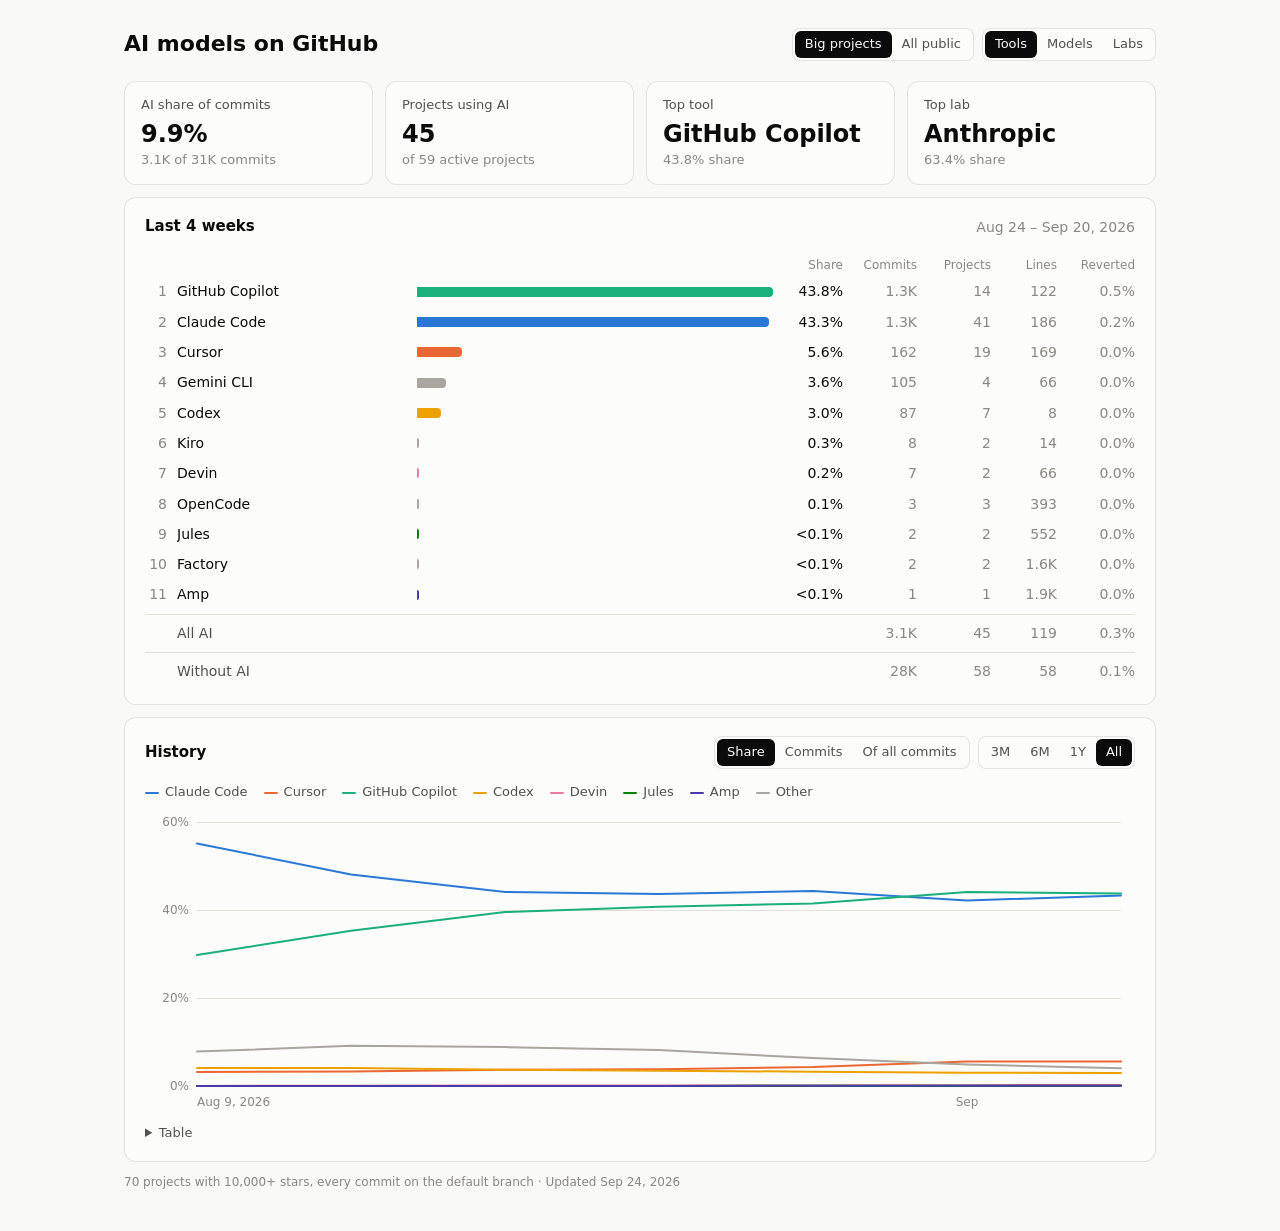
==== index.html @ 40b26c42 "AI models on GitHub: which tools and models write the code in big open-source projects Two modes: ev" ====
<!doctype html>
<html lang="en">
<head>
  <meta charset="utf-8">
  <meta name="viewport" content="width=device-width, initial-scale=1">
  <title>AI models on GitHub</title>
  <link rel="stylesheet" href="style.css">
</head>
<body>
  <main class="viz-root">
    <header>
      <h1>AI models on GitHub</h1>
      <div class="filters">
        <div class="seg" id="mode" role="group" aria-label="Repositories"></div>
        <div class="seg" id="view" role="group" aria-label="Group by"></div>
      </div>
    </header>
    <div class="filters sub" id="tool-row">
      <div class="seg" id="tool" role="group" aria-label="Tool"></div>
    </div>

    <section class="tiles" id="tiles" aria-label="Last 4 weeks"></section>

    <section class="card">
      <div class="card-head">
        <h2>Last 4 weeks</h2>
        <span class="muted" id="board-period"></span>
      </div>
      <div class="board" id="board" role="table"></div>
      <p class="muted" id="board-note"></p>
    </section>

    <section class="card">
      <div class="card-head">
        <h2>History</h2>
        <div class="filters">
          <div class="seg" id="measure" role="group" aria-label="Measure"></div>
          <div class="seg" id="range" role="group" aria-label="Range"></div>
        </div>
      </div>
      <ul class="legend" id="legend"></ul>
      <div class="chart" id="chart"></div>
      <details>
        <summary>Table</summary>
        <div class="table-wrap"><table id="table"></table></div>
      </details>
    </section>

    <footer class="muted" id="footer"></footer>
  </main>
  <div class="tooltip" id="tooltip" role="status" hidden></div>
  <script src="data.js"></script>
  <script src="app.js"></script>
</body>
</html>
---- style.css ----
.viz-root {
  color-scheme: light;
  --page: #f9f9f7;
  --surface: #fcfcfb;
  --ink: #0b0b0b;
  --ink-2: #52514e;
  --muted: #898781;
  --grid: #e1e0d9;
  --axis: #c3c2b7;
  --ring: rgba(11, 11, 11, 0.10);
  --wash: rgba(11, 11, 11, 0.04);
  --other: #a8a69f;
  --s1: #2a78d6; --s2: #eb6834; --s3: #1baf7a; --s4: #eda100;
  --s5: #e87ba4; --s6: #008300; --s7: #4a3aa7;
}
@media (prefers-color-scheme: dark) {
  .viz-root {
    color-scheme: dark;
    --page: #0d0d0d;
    --surface: #1a1a19;
    --ink: #ffffff;
    --ink-2: #c3c2b7;
    --muted: #898781;
    --grid: #2c2c2a;
    --axis: #383835;
    --ring: rgba(255, 255, 255, 0.10);
    --wash: rgba(255, 255, 255, 0.05);
    --other: #6e6d67;
    --s1: #3987e5; --s2: #d95926; --s3: #199e70; --s4: #c98500;
    --s5: #d55181; --s6: #008300; --s7: #9085e9;
  }
}

* { box-sizing: border-box; }
html, body { margin: 0; }
body { background: #f9f9f7; }
@media (prefers-color-scheme: dark) { body { background: #0d0d0d; } }

.viz-root {
  font: 14px/1.45 system-ui, -apple-system, "Segoe UI", sans-serif;
  color: var(--ink);
  background: var(--page);
  max-width: 1080px;
  margin: 0 auto;
  padding: 28px 24px 40px;
  min-height: 100vh;
}
h1 { font-size: 22px; font-weight: 600; margin: 0; }
h2 { font-size: 15px; font-weight: 600; margin: 0; }
.muted { color: var(--muted); }

header { display: flex; flex-wrap: wrap; gap: 16px; align-items: center; justify-content: space-between; margin-bottom: 20px; }
.filters { display: flex; flex-wrap: wrap; gap: 8px; }
.seg { display: inline-flex; border: 1px solid var(--ring); border-radius: 8px; padding: 2px; background: var(--surface); }
.seg button {
  font: inherit; font-size: 13px; color: var(--ink-2); background: none; border: 0;
  padding: 4px 10px; border-radius: 6px; cursor: pointer;
}
.seg button:hover { background: var(--wash); }
.seg button[aria-pressed="true"] { background: var(--ink); color: var(--surface); }
.seg button:focus-visible { outline: 2px solid var(--s1); outline-offset: 1px; }

.tiles { display: grid; grid-template-columns: repeat(auto-fit, minmax(200px, 1fr)); gap: 12px; margin-bottom: 12px; }
.tile, .card { background: var(--surface); border: 1px solid var(--ring); border-radius: 12px; }
.tile { padding: 14px 16px; }
.tile .label { color: var(--ink-2); font-size: 13px; }
.tile .value { font-size: 24px; font-weight: 600; margin-top: 2px; overflow-wrap: anywhere; }
.tile .sub { color: var(--muted); font-size: 13px; }

.card { padding: 18px 20px; margin-bottom: 12px; }
.card-head { display: flex; flex-wrap: wrap; gap: 12px; align-items: center; justify-content: space-between; margin-bottom: 14px; }

.filters.sub { margin: -8px 0 16px; }
.filters.sub:empty, .filters.sub[hidden] { display: none; }

.board { font-variant-numeric: tabular-nums; }
.board .row {
  display: grid; grid-template-columns: 22px minmax(140px, 230px) 1fr 60px 64px;
  gap: 10px; align-items: center; padding: 5px 0;
}
.board.big .row { grid-template-columns: 22px minmax(140px, 230px) 1fr 60px 64px 64px 56px 68px; }
.board .row.head { color: var(--muted); font-size: 12px; padding-bottom: 2px; }
.board .row.item { cursor: default; border-radius: 6px; }
.board.big .row.item { cursor: pointer; }
.board.big .row.item:hover { background: var(--wash); }
.board .row.base { color: var(--ink-2); border-top: 1px solid var(--grid); margin-top: 4px; padding-top: 8px; }
.board .rank { color: var(--muted); text-align: right; }
.board .name { display: flex; align-items: baseline; gap: 6px; min-width: 0; }
.board .name span:first-child { white-space: nowrap; overflow: hidden; text-overflow: ellipsis; }
.board .lab { color: var(--muted); font-size: 12px; white-space: nowrap; }
.board .track { height: 10px; }
.board .bar { height: 10px; border-radius: 0 4px 4px 0; min-width: 2px; }
.board .num { text-align: right; }
.board .dim { text-align: right; color: var(--muted); }
.board .drill { margin: 2px 0 10px 32px; padding: 8px 12px; border-left: 2px solid var(--grid); font-size: 13px; }
.board .drill div { display: flex; gap: 10px; align-items: baseline; padding: 2px 0; }
.board .drill .repo { min-width: 220px; color: var(--ink); text-decoration: none; }
.board .drill a { color: var(--ink-2); }
.board .drill a:hover { color: var(--ink); }
#board-note { margin: 8px 0 0 32px; }
#board-note:empty { display: none; }

.legend { list-style: none; display: flex; flex-wrap: wrap; gap: 6px 16px; margin: 0 0 10px; padding: 0; color: var(--ink-2); font-size: 13px; }
.legend li { display: flex; align-items: center; gap: 6px; }
.legend .key { width: 14px; height: 2px; border-radius: 1px; }
.legend .key.rect { height: 10px; width: 10px; border-radius: 2px; }

.chart { position: relative; }
.chart svg { display: block; width: 100%; overflow: visible; }
.chart text { fill: var(--muted); font-size: 12px; font-variant-numeric: tabular-nums; }
.chart .grid { stroke: var(--grid); stroke-width: 1; shape-rendering: crispEdges; }
.chart .base { stroke: var(--axis); stroke-width: 1; shape-rendering: crispEdges; }
.chart .line { fill: none; stroke-width: 2; stroke-linejoin: round; stroke-linecap: round; }
.chart .cross { stroke: var(--axis); stroke-width: 1; shape-rendering: crispEdges; }
.chart .dot { stroke: var(--surface); stroke-width: 2; }

.tooltip {
  position: fixed; z-index: 10; pointer-events: none; min-width: 180px;
  background: var(--surface); color: var(--ink); border: 1px solid var(--ring); border-radius: 8px;
  box-shadow: 0 4px 16px rgba(0, 0, 0, 0.12); padding: 8px 10px; font: 13px/1.4 system-ui, -apple-system, "Segoe UI", sans-serif;
}
.tooltip .head { color: var(--ink-2); margin-bottom: 4px; }
.tooltip .row { display: grid; grid-template-columns: 14px auto 1fr; gap: 8px; align-items: center; }
.tooltip .row .key { width: 12px; height: 2px; border-radius: 1px; }
.tooltip .row b { font-variant-numeric: tabular-nums; font-weight: 600; }
.tooltip .row span { color: var(--ink-2); white-space: nowrap; }

details { margin-top: 12px; }
summary { cursor: pointer; color: var(--ink-2); font-size: 13px; }
.table-wrap { max-height: 360px; overflow: auto; margin-top: 8px; }
table { border-collapse: collapse; font-size: 12px; font-variant-numeric: tabular-nums; width: 100%; }
th, td { padding: 4px 8px; text-align: right; border-bottom: 1px solid var(--grid); white-space: nowrap; }
th:first-child, td:first-child { text-align: left; }
thead th { position: sticky; top: 0; background: var(--surface); color: var(--ink-2); font-weight: 600; }

footer { font-size: 12px; margin-top: 8px; }

@media (max-width: 760px) {
  .board .row, .board.big .row { grid-template-columns: 18px minmax(100px, 1fr) 1fr 56px; }
  .board .row > :nth-child(n+5) { display: none; }
}
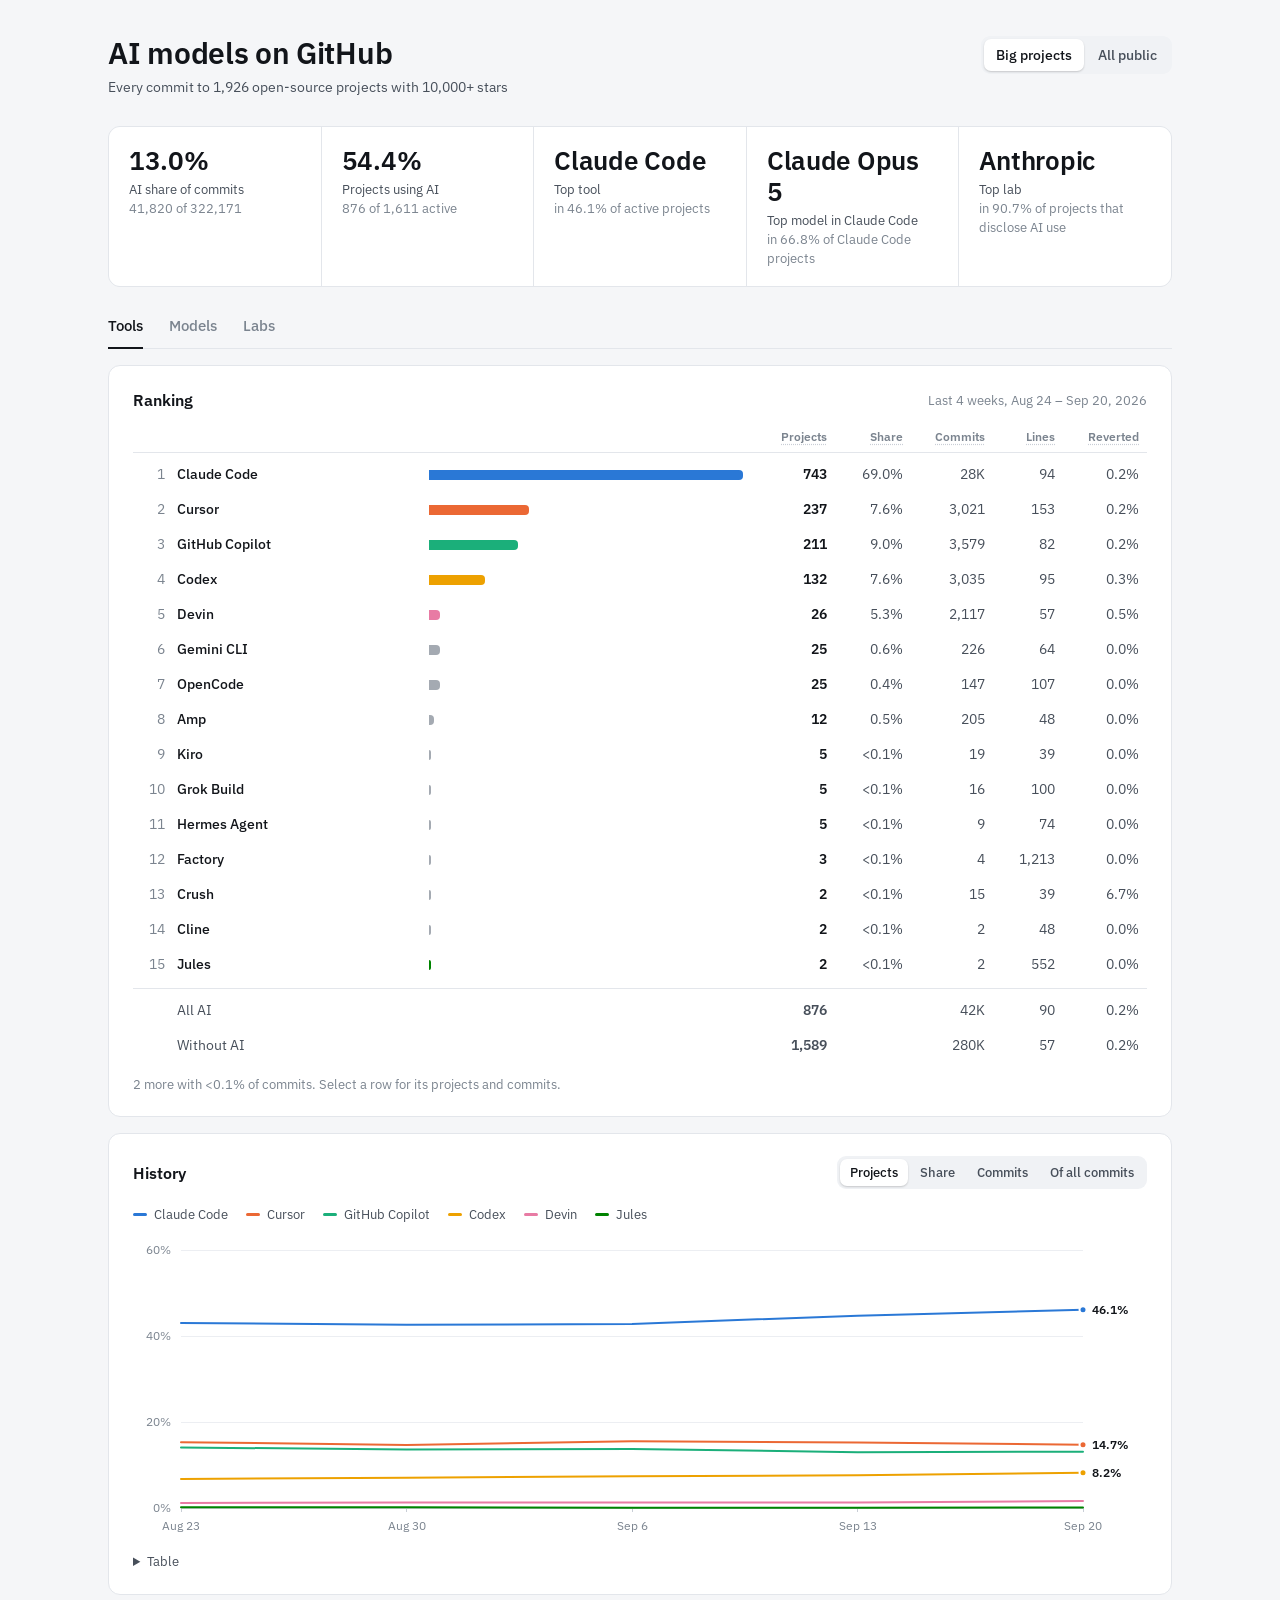
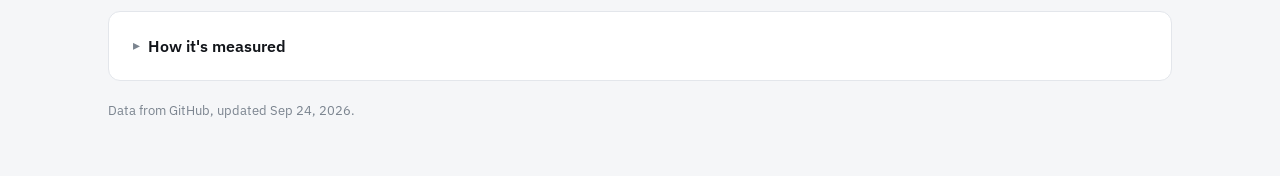
==== commit 9bbdd378: "Redesigned report page: readable tooltip, weekly date axis, values at line ends, one strip of key fi" ====
--- a/index.html
+++ b/index.html
@@ -4,50 +4,65 @@
   <meta charset="utf-8">
   <meta name="viewport" content="width=device-width, initial-scale=1">
   <title>AI models on GitHub</title>
+  <link rel="preconnect" href="https://fonts.googleapis.com">
+  <link rel="preconnect" href="https://fonts.gstatic.com" crossorigin>
+  <link rel="stylesheet" href="https://fonts.googleapis.com/css2?family=IBM+Plex+Sans:wght@400;500;600&display=swap">
   <link rel="stylesheet" href="style.css">
 </head>
 <body>
-  <main class="viz-root">
-    <header>
-      <h1>AI models on GitHub</h1>
-      <div class="filters">
-        <div class="seg" id="mode" role="group" aria-label="Repositories"></div>
-        <div class="seg" id="view" role="group" aria-label="Group by"></div>
+  <div class="page">
+    <header class="top">
+      <div>
+        <h1>AI models on GitHub</h1>
+        <p class="scope" id="scope"></p>
       </div>
+      <div class="seg" id="mode" role="group" aria-label="Repositories"></div>
     </header>
-    <div class="filters sub" id="tool-row">
-      <div class="seg" id="tool" role="group" aria-label="Tool"></div>
-    </div>
 
-    <section class="tiles" id="tiles" aria-label="Last 4 weeks"></section>
+    <section class="figures" id="figures" aria-label="Last 4 weeks"></section>
 
-    <section class="card">
-      <div class="card-head">
-        <h2>Last 4 weeks</h2>
-        <span class="muted" id="board-period"></span>
+    <nav class="tabs" id="view" role="tablist" aria-label="Group by"></nav>
+    <div class="chips" id="tool" role="group" aria-label="Tool"></div>
+
+    <section class="panel">
+      <div class="panel-head">
+        <h2>Ranking</h2>
+        <span class="period" id="period"></span>
       </div>
-      <div class="board" id="board" role="table"></div>
-      <p class="muted" id="board-note"></p>
+      <div class="board" id="board" role="table" aria-label="Ranking"></div>
+      <p class="note" id="note"></p>
     </section>
 
-    <section class="card">
-      <div class="card-head">
+    <section class="panel">
+      <div class="panel-head">
         <h2>History</h2>
-        <div class="filters">
-          <div class="seg" id="measure" role="group" aria-label="Measure"></div>
-          <div class="seg" id="range" role="group" aria-label="Range"></div>
+        <div class="controls">
+          <div class="seg small" id="measure" role="group" aria-label="Measure"></div>
+          <div class="seg small" id="range" role="group" aria-label="Range"></div>
         </div>
       </div>
       <ul class="legend" id="legend"></ul>
       <div class="chart" id="chart"></div>
-      <details>
+      <details class="more">
         <summary>Table</summary>
         <div class="table-wrap"><table id="table"></table></div>
       </details>
     </section>
 
-    <footer class="muted" id="footer"></footer>
-  </main>
+    <details class="panel method">
+      <summary><h2>How it's measured</h2></summary>
+      <ul>
+        <li>An AI coding tool leaves a trace in the commit: its signature (<code>Co-authored-by: Claude Opus 5</code>), or a line the author writes on purpose (<code>Assisted-by: Codex (GPT-5)</code>, <code>Model: GPT-6. Harness: Codex.</code> in the pull request).</li>
+        <li><b>Big projects</b>: every active public repository with 10,000+ stars that contains code. Every commit on the default branch is read, with the description of its pull request. Bots other than AI agents are left out.</li>
+        <li><b>All public</b>: GitHub commit search over all public repositories, estimated from samples.</li>
+        <li>Models are compared only within one tool: Claude Code always names the model, Codex only when the author does, Cursor and Copilot never.</li>
+        <li>Labs are compared only in projects that disclose AI use on purpose, where tools that do not sign are visible too.</li>
+        <li>Every figure covers four complete weeks. Lines: median lines changed per commit. Reverted: share of commits reverted later.</li>
+      </ul>
+    </details>
+
+    <footer class="foot" id="footer"></footer>
+  </div>
   <div class="tooltip" id="tooltip" role="status" hidden></div>
   <script src="data.js"></script>
   <script src="app.js"></script>
--- a/style.css
+++ b/style.css
@@ -1,141 +1,195 @@
-.viz-root {
+/* Tokens live on :root so everything, the floating tooltip included, sees them. */
+:root {
   color-scheme: light;
-  --page: #f9f9f7;
-  --surface: #fcfcfb;
-  --ink: #0b0b0b;
-  --ink-2: #52514e;
-  --muted: #898781;
-  --grid: #e1e0d9;
-  --axis: #c3c2b7;
-  --ring: rgba(11, 11, 11, 0.10);
-  --wash: rgba(11, 11, 11, 0.04);
-  --other: #a8a69f;
+  --page: #f5f6f8;
+  --surface: #ffffff;
+  --raised: #f0f2f5;
+  --hairline: #e3e6eb;
+  --grid: #eceef2;
+  --axis: #c9ced6;
+  --ink: #12151a;
+  --ink-2: #474f5a;
+  --muted: #7b848f;
+  --wash: rgba(18, 21, 26, 0.045);
+  --other: #a4aab2;
+  --shadow: 0 8px 28px rgba(18, 21, 26, 0.14);
   --s1: #2a78d6; --s2: #eb6834; --s3: #1baf7a; --s4: #eda100;
   --s5: #e87ba4; --s6: #008300; --s7: #4a3aa7;
+  --font: "IBM Plex Sans", system-ui, -apple-system, "Segoe UI", sans-serif;
 }
 @media (prefers-color-scheme: dark) {
-  .viz-root {
+  :root {
     color-scheme: dark;
-    --page: #0d0d0d;
-    --surface: #1a1a19;
-    --ink: #ffffff;
-    --ink-2: #c3c2b7;
-    --muted: #898781;
-    --grid: #2c2c2a;
-    --axis: #383835;
-    --ring: rgba(255, 255, 255, 0.10);
-    --wash: rgba(255, 255, 255, 0.05);
-    --other: #6e6d67;
+    --page: #0e1013;
+    --surface: #16191e;
+    --raised: #1e2228;
+    --hairline: #262b32;
+    --grid: #21252b;
+    --axis: #3a4048;
+    --ink: #eef1f4;
+    --ink-2: #b3bbc5;
+    --muted: #7f8893;
+    --wash: rgba(238, 241, 244, 0.05);
+    --other: #5c646e;
+    --shadow: 0 10px 32px rgba(0, 0, 0, 0.5);
     --s1: #3987e5; --s2: #d95926; --s3: #199e70; --s4: #c98500;
     --s5: #d55181; --s6: #008300; --s7: #9085e9;
   }
 }
 
 * { box-sizing: border-box; }
-html, body { margin: 0; }
-body { background: #f9f9f7; }
-@media (prefers-color-scheme: dark) { body { background: #0d0d0d; } }
+html, body { margin: 0; background: var(--page); }
+body { font: 14px/1.5 var(--font); color: var(--ink); -webkit-font-smoothing: antialiased; }
+a { color: inherit; }
+:focus-visible { outline: 2px solid var(--s1); outline-offset: 2px; }
 
-.viz-root {
-  font: 14px/1.45 system-ui, -apple-system, "Segoe UI", sans-serif;
-  color: var(--ink);
-  background: var(--page);
-  max-width: 1080px;
-  margin: 0 auto;
-  padding: 28px 24px 40px;
-  min-height: 100vh;
+.page { max-width: 1120px; margin: 0 auto; padding: 36px 28px 56px; }
+
+/* ---------- header ---------- */
+.top { display: flex; flex-wrap: wrap; align-items: flex-start; justify-content: space-between; gap: 16px 24px; margin-bottom: 28px; }
+h1 { font-size: 30px; line-height: 1.15; font-weight: 600; letter-spacing: -0.01em; margin: 0; }
+.scope { margin: 6px 0 0; color: var(--ink-2); font-size: 14px; }
+h2 { font-size: 16px; font-weight: 600; margin: 0; }
+
+.seg { display: inline-flex; padding: 3px; gap: 2px; background: var(--raised); border-radius: 9px; }
+.seg button {
+  font: inherit; font-size: 13.5px; font-weight: 500; color: var(--ink-2); background: none; border: 0;
+  padding: 6px 12px; border-radius: 7px; cursor: pointer; white-space: nowrap;
 }
-h1 { font-size: 22px; font-weight: 600; margin: 0; }
-h2 { font-size: 15px; font-weight: 600; margin: 0; }
-.muted { color: var(--muted); }
+.seg.small button { font-size: 12.5px; padding: 4px 10px; }
+.seg button:hover { color: var(--ink); }
+.seg button[aria-pressed="true"] { background: var(--surface); color: var(--ink); box-shadow: 0 1px 2px rgba(0, 0, 0, 0.18); }
+.seg:empty { display: none; }
 
-header { display: flex; flex-wrap: wrap; gap: 16px; align-items: center; justify-content: space-between; margin-bottom: 20px; }
-.filters { display: flex; flex-wrap: wrap; gap: 8px; }
-.seg { display: inline-flex; border: 1px solid var(--ring); border-radius: 8px; padding: 2px; background: var(--surface); }
-.seg button {
-  font: inherit; font-size: 13px; color: var(--ink-2); background: none; border: 0;
-  padding: 4px 10px; border-radius: 6px; cursor: pointer;
+/* ---------- key figures: one strip, cells split by hairlines ---------- */
+.figures {
+  display: grid; grid-template-columns: repeat(var(--n, 5), 1fr); gap: 1px;
+  background: var(--hairline); border: 1px solid var(--hairline); border-radius: 12px; margin-bottom: 28px; overflow: hidden;
 }
-.seg button:hover { background: var(--wash); }
-.seg button[aria-pressed="true"] { background: var(--ink); color: var(--surface); }
-.seg button:focus-visible { outline: 2px solid var(--s1); outline-offset: 1px; }
+.figure { padding: 18px 20px; background: var(--surface); min-width: 0; }
+.figure .value { font-size: 26px; line-height: 1.2; font-weight: 600; letter-spacing: -0.01em; overflow-wrap: anywhere; }
+.figure .label { color: var(--ink-2); font-size: 13px; margin-top: 4px; }
+.figure .sub { color: var(--muted); font-size: 12.5px; }
 
-.tiles { display: grid; grid-template-columns: repeat(auto-fit, minmax(200px, 1fr)); gap: 12px; margin-bottom: 12px; }
-.tile, .card { background: var(--surface); border: 1px solid var(--ring); border-radius: 12px; }
-.tile { padding: 14px 16px; }
-.tile .label { color: var(--ink-2); font-size: 13px; }
-.tile .value { font-size: 24px; font-weight: 600; margin-top: 2px; overflow-wrap: anywhere; }
-.tile .sub { color: var(--muted); font-size: 13px; }
+/* ---------- view tabs and tool chips ---------- */
+.tabs { display: flex; gap: 26px; border-bottom: 1px solid var(--hairline); margin-bottom: 16px; }
+.tabs button {
+  font: inherit; font-size: 15px; font-weight: 500; color: var(--muted); background: none; border: 0;
+  padding: 0 0 10px; margin-bottom: -1px; border-bottom: 2px solid transparent; cursor: pointer;
+}
+.tabs button:hover { color: var(--ink); }
+.tabs button[aria-selected="true"] { color: var(--ink); border-bottom-color: var(--ink); }
+.chips { display: flex; flex-wrap: wrap; gap: 6px; margin-bottom: 16px; }
+.chips[hidden] { display: none; }
+.chips button {
+  font: inherit; font-size: 13px; color: var(--ink-2); background: var(--surface); cursor: pointer;
+  border: 1px solid var(--hairline); border-radius: 999px; padding: 4px 12px;
+}
+.chips button:hover { color: var(--ink); border-color: var(--axis); }
+.chips button[aria-pressed="true"] { color: var(--page); background: var(--ink); border-color: var(--ink); }
 
-.card { padding: 18px 20px; margin-bottom: 12px; }
-.card-head { display: flex; flex-wrap: wrap; gap: 12px; align-items: center; justify-content: space-between; margin-bottom: 14px; }
+/* ---------- panels ---------- */
+.panel { background: var(--surface); border: 1px solid var(--hairline); border-radius: 12px; padding: 22px 24px; margin-bottom: 16px; }
+.panel-head { display: flex; flex-wrap: wrap; align-items: center; justify-content: space-between; gap: 12px; margin-bottom: 16px; }
+.period { color: var(--muted); font-size: 13px; }
+.controls { display: flex; flex-wrap: wrap; gap: 8px; }
+.note { color: var(--muted); font-size: 12.5px; margin: 12px 0 0; }
+.note:empty { display: none; }
 
-.filters.sub { margin: -8px 0 16px; }
-.filters.sub:empty, .filters.sub[hidden] { display: none; }
-
+/* ---------- ranking ---------- */
 .board { font-variant-numeric: tabular-nums; }
 .board .row {
-  display: grid; grid-template-columns: 22px minmax(140px, 230px) 1fr 60px 64px;
-  gap: 10px; align-items: center; padding: 5px 0;
+  display: grid; grid-template-columns: 24px minmax(150px, 240px) minmax(80px, 1fr) 70px 70px;
+  gap: 12px; align-items: center; padding: 7px 8px; border-radius: 8px;
 }
-.board.big .row { grid-template-columns: 22px minmax(140px, 230px) 1fr 60px 64px 64px 56px 68px; }
-.board .row.head { color: var(--muted); font-size: 12px; padding-bottom: 2px; }
-.board .row.item { cursor: default; border-radius: 6px; }
+.board.big .row { grid-template-columns: 24px minmax(150px, 240px) minmax(80px, 1fr) 72px 64px 70px 58px 72px; }
+.board .row.head { color: var(--muted); font-size: 12px; padding-top: 0; padding-bottom: 6px; border-bottom: 1px solid var(--hairline); border-radius: 0; margin-bottom: 4px; }
+.board .row.head span[title] { cursor: help; text-decoration: underline dotted var(--axis); text-underline-offset: 3px; }
+.board .row.item.open, .board.big .row.item:hover { background: var(--wash); }
 .board.big .row.item { cursor: pointer; }
-.board.big .row.item:hover { background: var(--wash); }
-.board .row.base { color: var(--ink-2); border-top: 1px solid var(--grid); margin-top: 4px; padding-top: 8px; }
+.board .row.base { color: var(--ink-2); border-top: 1px solid var(--hairline); border-radius: 0; margin-top: 6px; padding-top: 11px; }
+.board .row.base + .row.base { border-top: 0; margin-top: 0; padding-top: 7px; }
 .board .rank { color: var(--muted); text-align: right; }
-.board .name { display: flex; align-items: baseline; gap: 6px; min-width: 0; }
+.board .name { display: flex; align-items: baseline; gap: 8px; min-width: 0; font-weight: 500; }
 .board .name span:first-child { white-space: nowrap; overflow: hidden; text-overflow: ellipsis; }
-.board .lab { color: var(--muted); font-size: 12px; white-space: nowrap; }
+.board .lab { color: var(--muted); font-size: 12px; font-weight: 400; white-space: nowrap; }
 .board .track { height: 10px; }
 .board .bar { height: 10px; border-radius: 0 4px 4px 0; min-width: 2px; }
-.board .num { text-align: right; }
-.board .dim { text-align: right; color: var(--muted); }
-.board .drill { margin: 2px 0 10px 32px; padding: 8px 12px; border-left: 2px solid var(--grid); font-size: 13px; }
-.board .drill div { display: flex; gap: 10px; align-items: baseline; padding: 2px 0; }
-.board .drill .repo { min-width: 220px; color: var(--ink); text-decoration: none; }
-.board .drill a { color: var(--ink-2); }
-.board .drill a:hover { color: var(--ink); }
-#board-note { margin: 8px 0 0 32px; }
-#board-note:empty { display: none; }
+.board .num { text-align: right; font-weight: 600; }
+.board .dim { text-align: right; color: var(--ink-2); }
+.drill {
+  margin: 2px 8px 10px 44px; padding: 10px 14px; border-radius: 8px; background: var(--raised);
+  display: grid; grid-template-columns: minmax(180px, 1.4fr) 90px 1fr; gap: 4px 16px; font-size: 13px;
+}
+.drill .repo { color: var(--ink); text-decoration: none; font-weight: 500; overflow: hidden; text-overflow: ellipsis; white-space: nowrap; }
+.drill .repo:hover { text-decoration: underline; }
+.drill .count { color: var(--ink-2); text-align: right; font-variant-numeric: tabular-nums; }
+.drill .shas { display: flex; gap: 10px; }
+.drill .shas a { color: var(--muted); font-variant-numeric: tabular-nums; }
+.drill .shas a:hover { color: var(--ink); }
 
-.legend { list-style: none; display: flex; flex-wrap: wrap; gap: 6px 16px; margin: 0 0 10px; padding: 0; color: var(--ink-2); font-size: 13px; }
-.legend li { display: flex; align-items: center; gap: 6px; }
-.legend .key { width: 14px; height: 2px; border-radius: 1px; }
+/* ---------- history ---------- */
+.legend { list-style: none; display: flex; flex-wrap: wrap; gap: 6px 18px; margin: 0 0 14px; padding: 0; color: var(--ink-2); font-size: 13px; }
+.legend li { display: flex; align-items: center; gap: 7px; }
+.legend .key { width: 14px; height: 2.5px; border-radius: 2px; }
 .legend .key.rect { height: 10px; width: 10px; border-radius: 2px; }
-
 .chart { position: relative; }
 .chart svg { display: block; width: 100%; overflow: visible; }
-.chart text { fill: var(--muted); font-size: 12px; font-variant-numeric: tabular-nums; }
+.chart text { fill: var(--muted); font: 12px var(--font); font-variant-numeric: tabular-nums; }
+.chart .end { fill: var(--ink); font-weight: 600; }
 .chart .grid { stroke: var(--grid); stroke-width: 1; shape-rendering: crispEdges; }
 .chart .base { stroke: var(--axis); stroke-width: 1; shape-rendering: crispEdges; }
+.chart .tick { stroke: var(--axis); stroke-width: 1; shape-rendering: crispEdges; }
 .chart .line { fill: none; stroke-width: 2; stroke-linejoin: round; stroke-linecap: round; }
 .chart .cross { stroke: var(--axis); stroke-width: 1; shape-rendering: crispEdges; }
 .chart .dot { stroke: var(--surface); stroke-width: 2; }
+.chart .hit { cursor: crosshair; }
+.chart .hit:focus { outline: none; }
 
 .tooltip {
-  position: fixed; z-index: 10; pointer-events: none; min-width: 180px;
-  background: var(--surface); color: var(--ink); border: 1px solid var(--ring); border-radius: 8px;
-  box-shadow: 0 4px 16px rgba(0, 0, 0, 0.12); padding: 8px 10px; font: 13px/1.4 system-ui, -apple-system, "Segoe UI", sans-serif;
+  position: fixed; z-index: 10; pointer-events: none; min-width: 220px; max-width: 320px;
+  background: var(--raised); color: var(--ink); border: 1px solid var(--hairline); border-radius: 10px;
+  box-shadow: var(--shadow); padding: 10px 12px; font: 13px/1.45 var(--font);
 }
-.tooltip .head { color: var(--ink-2); margin-bottom: 4px; }
-.tooltip .row { display: grid; grid-template-columns: 14px auto 1fr; gap: 8px; align-items: center; }
-.tooltip .row .key { width: 12px; height: 2px; border-radius: 1px; }
-.tooltip .row b { font-variant-numeric: tabular-nums; font-weight: 600; }
-.tooltip .row span { color: var(--ink-2); white-space: nowrap; }
+.tooltip .head { color: var(--ink); font-weight: 600; margin-bottom: 6px; }
+.tooltip .row { display: grid; grid-template-columns: 14px 64px 1fr; gap: 8px; align-items: center; }
+.tooltip .key { width: 12px; height: 2.5px; border-radius: 2px; }
+.tooltip b { font-weight: 600; text-align: right; font-variant-numeric: tabular-nums; }
+.tooltip .row span:last-child { color: var(--ink-2); white-space: nowrap; overflow: hidden; text-overflow: ellipsis; }
+.tooltip .more { color: var(--muted); margin-top: 4px; }
 
-details { margin-top: 12px; }
-summary { cursor: pointer; color: var(--ink-2); font-size: 13px; }
-.table-wrap { max-height: 360px; overflow: auto; margin-top: 8px; }
-table { border-collapse: collapse; font-size: 12px; font-variant-numeric: tabular-nums; width: 100%; }
-th, td { padding: 4px 8px; text-align: right; border-bottom: 1px solid var(--grid); white-space: nowrap; }
+.more { margin-top: 14px; }
+.more summary { cursor: pointer; color: var(--ink-2); font-size: 13px; }
+.table-wrap { max-height: 360px; overflow: auto; margin-top: 10px; }
+table { border-collapse: collapse; font-size: 12.5px; font-variant-numeric: tabular-nums; width: 100%; }
+th, td { padding: 5px 10px; text-align: right; border-bottom: 1px solid var(--grid); white-space: nowrap; }
 th:first-child, td:first-child { text-align: left; }
 thead th { position: sticky; top: 0; background: var(--surface); color: var(--ink-2); font-weight: 600; }
 
-footer { font-size: 12px; margin-top: 8px; }
+/* ---------- method and footer ---------- */
+.method summary { list-style: none; display: flex; align-items: center; gap: 8px; cursor: pointer; }
+.method summary::-webkit-details-marker { display: none; }
+.method summary::before { content: "▸"; color: var(--muted); transition: transform 0.15s; }
+.method[open] summary::before { transform: rotate(90deg); }
+.method summary h2 { display: inline; }
+.method ul { margin: 14px 0 0; padding-left: 20px; color: var(--ink-2); max-width: 78ch; }
+.method li { margin: 6px 0; }
+.method code { font-size: 12.5px; color: var(--ink); background: var(--raised); padding: 1px 5px; border-radius: 4px; }
+.foot { color: var(--muted); font-size: 12.5px; margin-top: 20px; }
 
-@media (max-width: 760px) {
-  .board .row, .board.big .row { grid-template-columns: 18px minmax(100px, 1fr) 1fr 56px; }
+@media (max-width: 800px) {
+  .page { padding: 24px 16px 40px; }
+  h1 { font-size: 24px; }
+  .panel { padding: 18px 16px; }
+  .figures { grid-template-columns: 1fr 1fr; }
+  .figure:last-child:nth-child(odd) { grid-column: 1 / -1; }
+  .figure { padding: 14px 16px; }
+  .figure .value { font-size: 21px; }
+  .board .row, .board.big .row { grid-template-columns: 20px minmax(110px, 1fr) minmax(50px, 0.8fr) 64px; gap: 8px; }
   .board .row > :nth-child(n+5) { display: none; }
+  .drill { margin-left: 8px; grid-template-columns: 1fr auto; }
+  .drill .shas { display: none; }
 }
+@media (prefers-reduced-motion: reduce) {
+  * { transition: none !important; }
+}
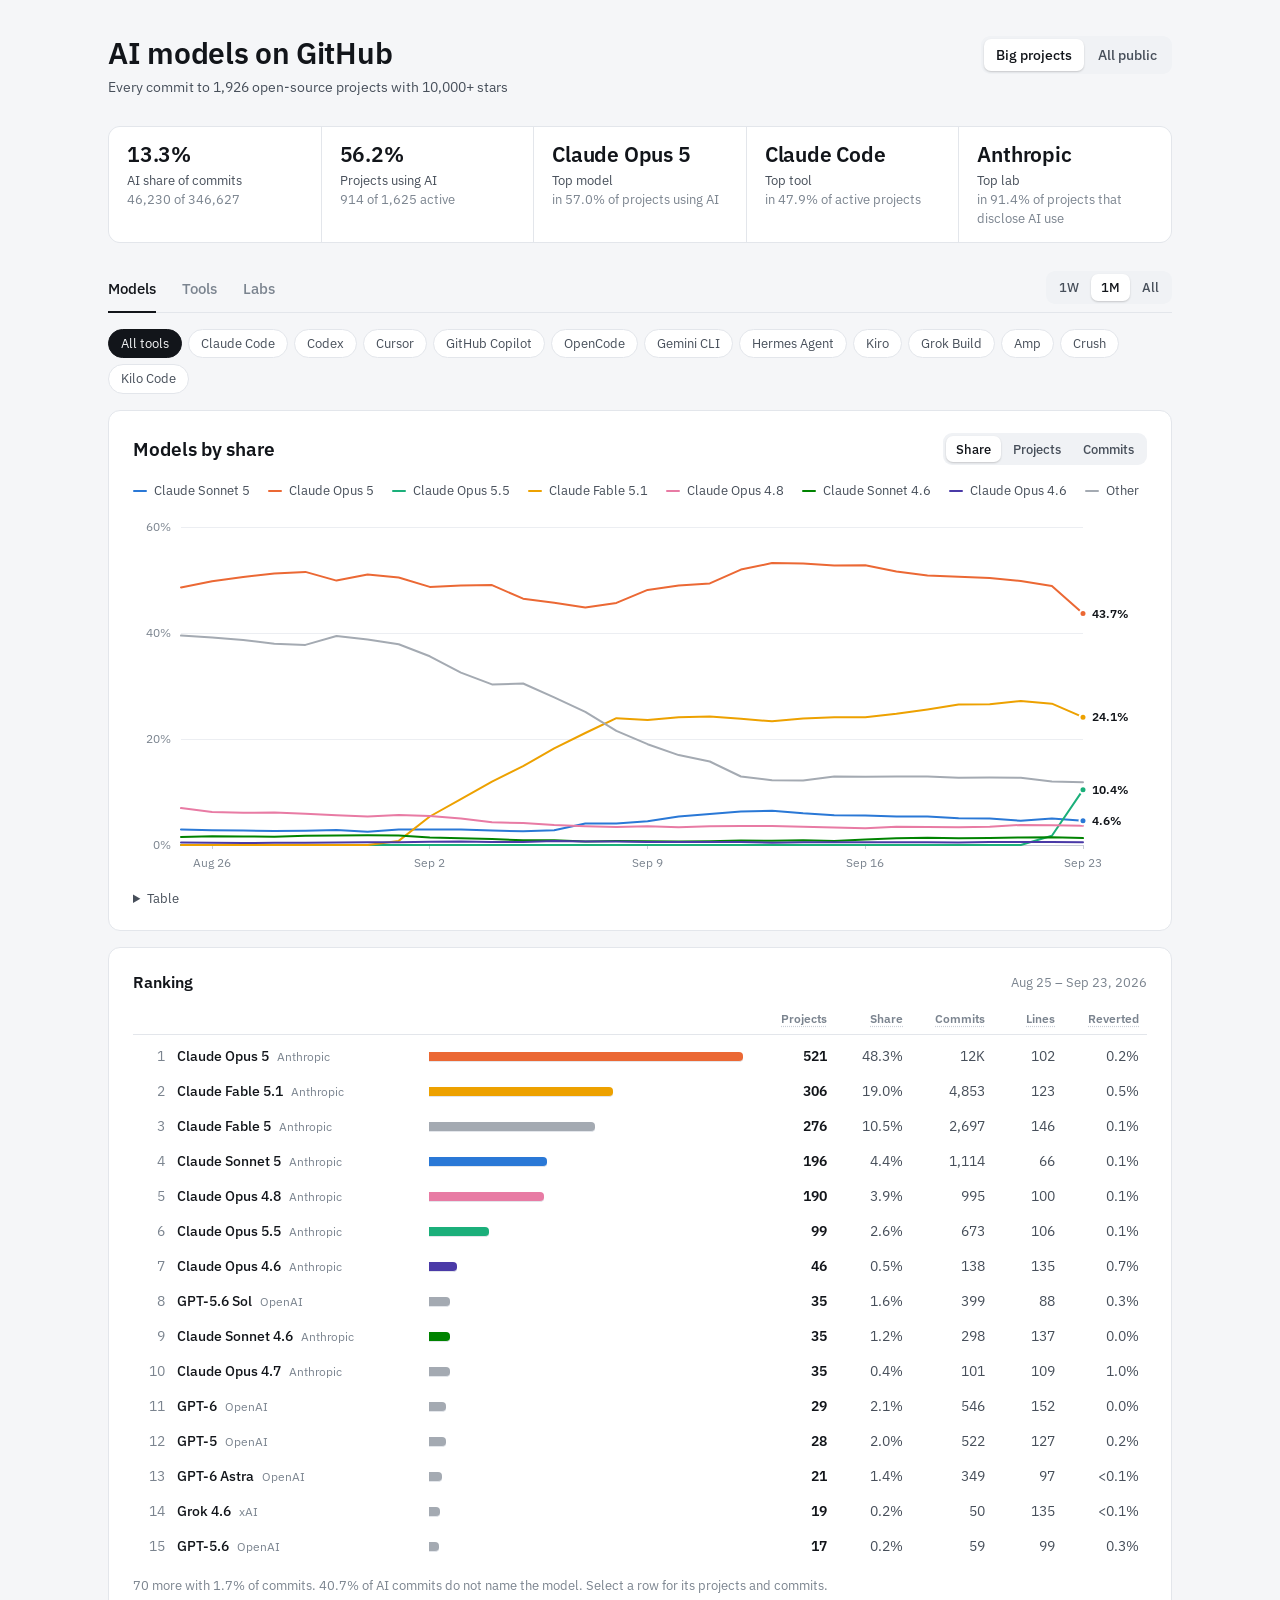
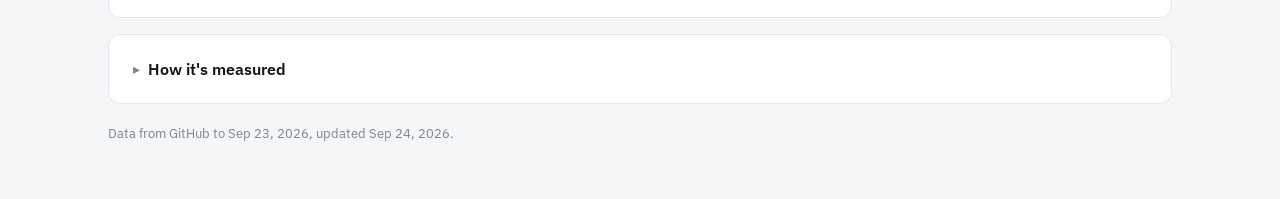
==== commit b208ea27: "Daily data to the last complete day: model share over time as the main chart, all tools or one tool," ====
--- a/index.html
+++ b/index.html
@@ -19,10 +19,26 @@
       <div class="seg" id="mode" role="group" aria-label="Repositories"></div>
     </header>
 
-    <section class="figures" id="figures" aria-label="Last 4 weeks"></section>
+    <section class="figures" id="figures" aria-label="Key figures"></section>
 
-    <nav class="tabs" id="view" role="tablist" aria-label="Group by"></nav>
+    <div class="bar">
+      <nav class="tabs" id="view" role="tablist" aria-label="Group by"></nav>
+      <div class="seg small" id="frame" role="group" aria-label="Period"></div>
+    </div>
     <div class="chips" id="tool" role="group" aria-label="Tool"></div>
+
+    <section class="panel hero">
+      <div class="panel-head">
+        <h2 id="chart-title"></h2>
+        <div class="seg small" id="measure" role="group" aria-label="Measure"></div>
+      </div>
+      <ul class="legend" id="legend"></ul>
+      <div class="chart" id="chart"></div>
+      <details class="more">
+        <summary>Table</summary>
+        <div class="table-wrap"><table id="table"></table></div>
+      </details>
+    </section>
 
     <section class="panel">
       <div class="panel-head">
@@ -33,31 +49,16 @@
       <p class="note" id="note"></p>
     </section>
 
-    <section class="panel">
-      <div class="panel-head">
-        <h2>History</h2>
-        <div class="controls">
-          <div class="seg small" id="measure" role="group" aria-label="Measure"></div>
-          <div class="seg small" id="range" role="group" aria-label="Range"></div>
-        </div>
-      </div>
-      <ul class="legend" id="legend"></ul>
-      <div class="chart" id="chart"></div>
-      <details class="more">
-        <summary>Table</summary>
-        <div class="table-wrap"><table id="table"></table></div>
-      </details>
-    </section>
-
     <details class="panel method">
       <summary><h2>How it's measured</h2></summary>
       <ul>
         <li>An AI coding tool leaves a trace in the commit: its signature (<code>Co-authored-by: Claude Opus 5</code>), or a line the author writes on purpose (<code>Assisted-by: Codex (GPT-5)</code>, <code>Model: GPT-6. Harness: Codex.</code> in the pull request).</li>
         <li><b>Big projects</b>: every active public repository with 10,000+ stars that contains code. Every commit on the default branch is read, with the description of its pull request. Bots other than AI agents are left out.</li>
         <li><b>All public</b>: GitHub commit search over all public repositories, estimated from samples.</li>
-        <li>Models are compared only within one tool: Claude Code always names the model, Codex only when the author does, Cursor and Copilot never.</li>
+        <li>Each point of the chart covers the 7 days ending that day, so a new model shows within days. Data runs to the last complete day (UTC).</li>
+        <li><b>All tools</b> ranks every model any tool names. Tools name models differently: Claude Code always, Codex only when the author does, Cursor and Copilot never, so the ranking within one tool is the fair one.</li>
         <li>Labs are compared only in projects that disclose AI use on purpose, where tools that do not sign are visible too.</li>
-        <li>Every figure covers four complete weeks. Lines: median lines changed per commit. Reverted: share of commits reverted later.</li>
+        <li>Lines: median lines changed per commit. Reverted: share of commits reverted later.</li>
       </ul>
     </details>
 
--- a/style.css
+++ b/style.css
@@ -66,13 +66,15 @@
   display: grid; grid-template-columns: repeat(var(--n, 5), 1fr); gap: 1px;
   background: var(--hairline); border: 1px solid var(--hairline); border-radius: 12px; margin-bottom: 28px; overflow: hidden;
 }
-.figure { padding: 18px 20px; background: var(--surface); min-width: 0; }
-.figure .value { font-size: 26px; line-height: 1.2; font-weight: 600; letter-spacing: -0.01em; overflow-wrap: anywhere; }
+.figure { padding: 14px 18px; background: var(--surface); min-width: 0; }
+.figure .value { font-size: 21px; line-height: 1.25; font-weight: 600; letter-spacing: -0.01em; overflow-wrap: anywhere; }
 .figure .label { color: var(--ink-2); font-size: 13px; margin-top: 4px; }
 .figure .sub { color: var(--muted); font-size: 12.5px; }
 
-/* ---------- view tabs and tool chips ---------- */
-.tabs { display: flex; gap: 26px; border-bottom: 1px solid var(--hairline); margin-bottom: 16px; }
+/* ---------- view tabs, period and tool chips ---------- */
+.bar { display: flex; flex-wrap: wrap; align-items: flex-end; justify-content: space-between; gap: 12px; border-bottom: 1px solid var(--hairline); margin-bottom: 16px; }
+.bar .seg { margin-bottom: 8px; }
+.tabs { display: flex; gap: 26px; }
 .tabs button {
   font: inherit; font-size: 15px; font-weight: 500; color: var(--muted); background: none; border: 0;
   padding: 0 0 10px; margin-bottom: -1px; border-bottom: 2px solid transparent; cursor: pointer;
@@ -91,6 +93,7 @@
 /* ---------- panels ---------- */
 .panel { background: var(--surface); border: 1px solid var(--hairline); border-radius: 12px; padding: 22px 24px; margin-bottom: 16px; }
 .panel-head { display: flex; flex-wrap: wrap; align-items: center; justify-content: space-between; gap: 12px; margin-bottom: 16px; }
+.hero h2 { font-size: 19px; }
 .period { color: var(--muted); font-size: 13px; }
 .controls { display: flex; flex-wrap: wrap; gap: 8px; }
 .note { color: var(--muted); font-size: 12.5px; margin: 12px 0 0; }
